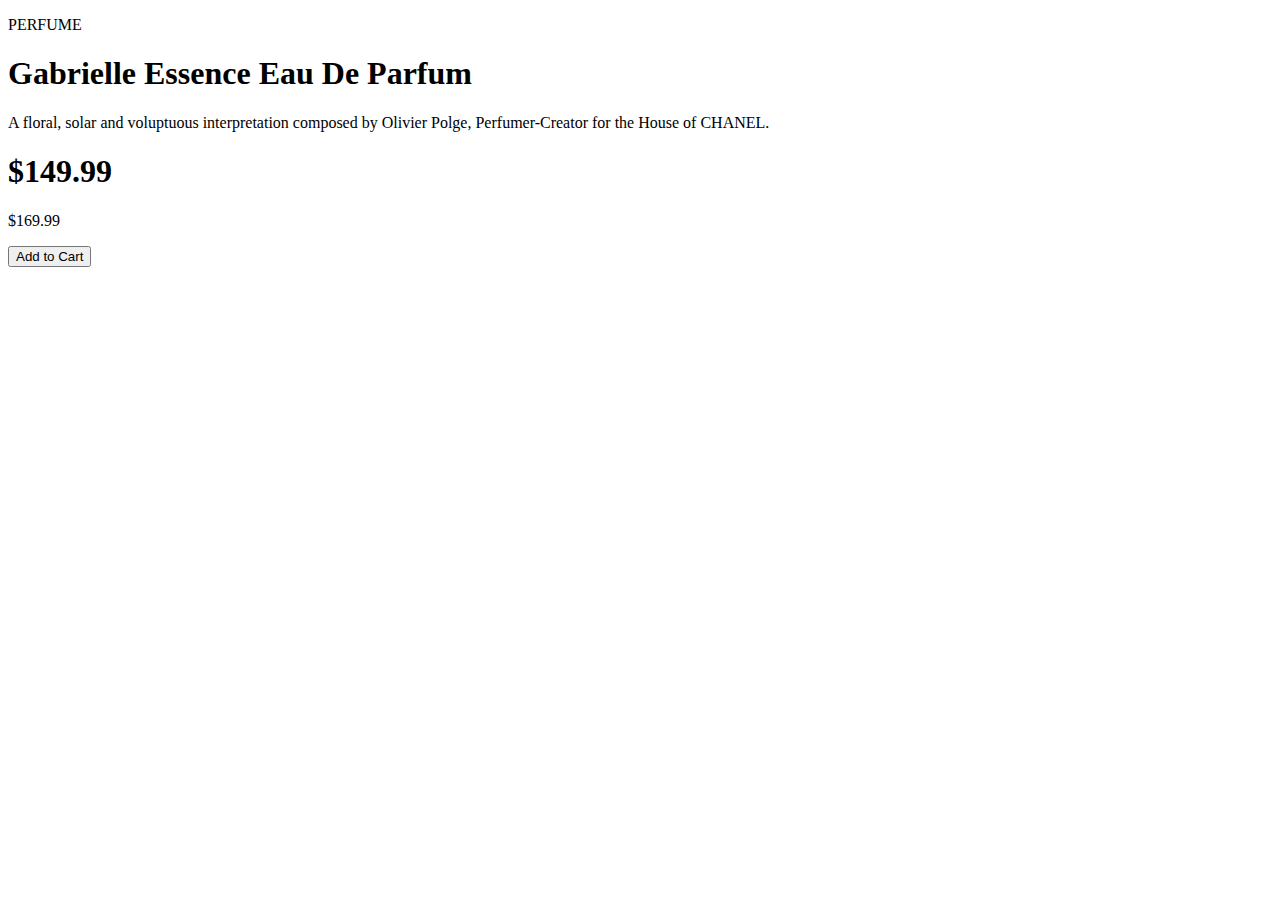
==== indexOriginal.html @ 3f2e6887 "Add files via upload" ====
<!DOCTYPE html>
<html lang="en">
<head>
    <meta charset="UTF-8">
    <meta http-equiv="X-UA-Compatible" content="IE=edge">
    <meta name="viewport" content="width=device-width, initial-scale=1.0">
    <title>Document</title>
    <link rel="stylesheet" href="/green-card-preview-frontendMentor/style.css">
</head>
<body>
    <div class="container">
        <div class="content">
            <div class="image">
                <!-- <img src="/green-product-preview-card-component-main/images/image-product-desktop.jpg" alt=""> -->
            </div>
            <div class="info-box">
                <p class="product-title">PERFUME</p>
                <H1 class="heading">Gabrielle Essence Eau De Parfum</H1>
                <p class="product-info">A floral, solar and voluptuous interpretation composed by Olivier Polge, 
                    Perfumer-Creator for the House of CHANEL.</p>
                <div class="pricing">
                    <h1 class="discounted-price">$149.99</h1>
                    <p class="original-price">$169.99<div class="price-cut"></div></p>
                </div>
                <button class="add-to-card"><img src="/green-card-preview-frontendMentor/images/icon-cart.svg" alt="">Add to Cart</button>
            </div>
        </div>
    </div>
</body>
</html>
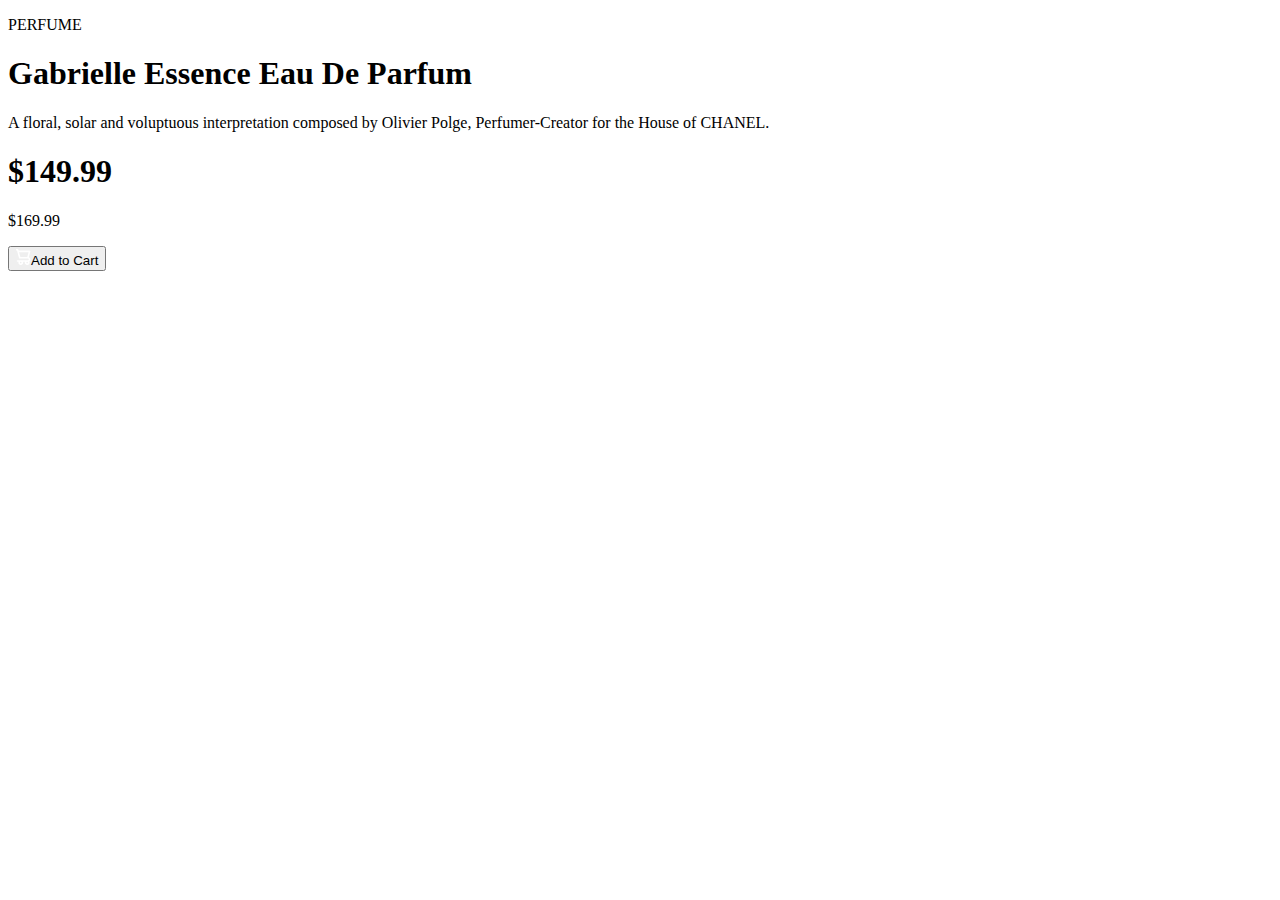
==== commit 064d9f39: "Update indexOriginal.html" ====
--- a/indexOriginal.html
+++ b/indexOriginal.html
@@ -22,9 +22,9 @@
                     <h1 class="discounted-price">$149.99</h1>
                     <p class="original-price">$169.99<div class="price-cut"></div></p>
                 </div>
-                <button class="add-to-card"><img src="/green-card-preview-frontendMentor/images/icon-cart.svg" alt="">Add to Cart</button>
+                <button class="add-to-card"><img src="/icon-cart.svg" alt="">Add to Cart</button>
             </div>
         </div>
     </div>
 </body>
-</html>+</html>
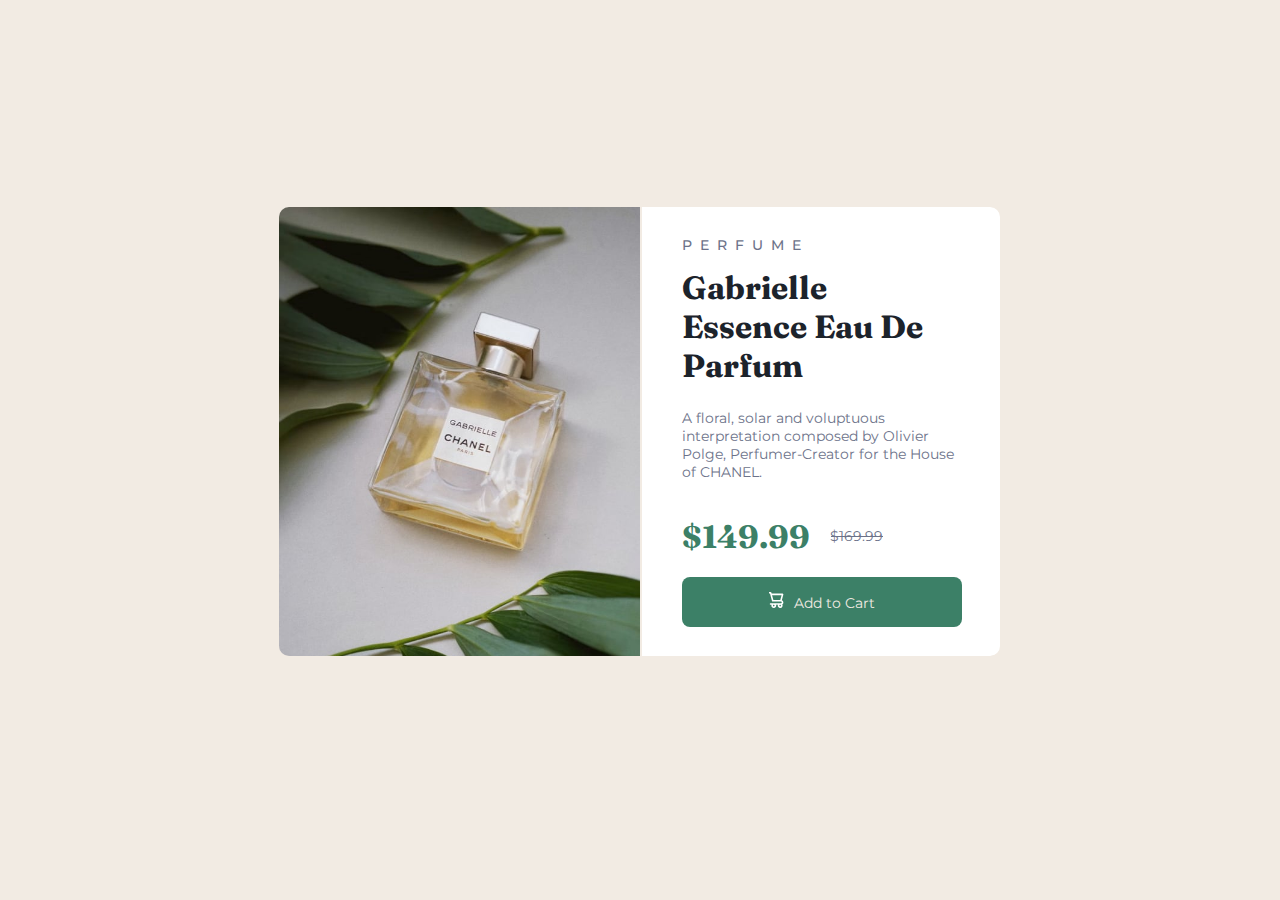
==== commit 52e3a1b5: "Update indexOriginal.html" ====
--- a/indexOriginal.html
+++ b/indexOriginal.html
@@ -5,7 +5,7 @@
     <meta http-equiv="X-UA-Compatible" content="IE=edge">
     <meta name="viewport" content="width=device-width, initial-scale=1.0">
     <title>Document</title>
-    <link rel="stylesheet" href="/green-card-preview-frontendMentor/style.css">
+    <link rel='stylesheet' type="text/css" href="style.css">
 </head>
 <body>
     <div class="container">
--- a/style.css
+++ b/style.css
@@ -0,0 +1,156 @@
+@import url('https://fonts.googleapis.com/css2?family=Fraunces:opsz,wght@9..144,700&family=Montserrat:wght@500;700&display=swap');
+/* font-family{} 'Fraunces', serif; */
+/* font-family: 'Montserrat', sans-serif; */
+*{
+    margin: none;
+    border: none;
+    padding: none;
+    box-sizing: border-box;
+}
+body{
+    margin: 0;
+    background-color: hsl(30, 38%, 92%);
+    align-items: center;
+    /* margin-top: 200px; */
+}
+.container{
+    display: flex;
+    justify-content: center;
+    background-color: hsl(30, 38%, 92%);
+    position: absolute;
+    /* justify-content: center; */
+    top: 23%;
+    bottom: 0;
+    left: 0;
+    right: 0;
+    margin: auto;
+
+}
+.content{
+    display: grid;
+    grid-template-columns: repeat(2,1fr);
+    max-width: 1000px;
+    margin-bottom: auto;
+    border: none;
+    padding: 0;
+    overflow: hidden;
+    border-radius: 10px;
+}
+.info-box{
+    margin: 0 auto;
+    display:flex ;
+    flex-direction: column;
+    justify-content: center;
+    text-align: left;
+    background-color: hsl(0, 0%, 100%);
+    padding: 0 40px;
+    max-width: 358px;
+    max-height: 450px;
+    border-top-right-radius: 10px;
+    border-bottom-right-radius: 10px;
+}
+
+.image{
+    /* text-align: right; */
+    margin-bottom: 0;
+    background-image: url(../image-product-desktop.jpg);
+    background-repeat: no-repeat;
+    background-size: 100%;
+    width: 361px;
+    height: 449px;
+}
+    /* background-image: url(../green-product-preview-card-component-main/images/image-product-desktop.jpg); */
+    /* height: 350px; */
+
+p{
+    font-family: 'Montserrat', sans-serif;
+    color: hsl(228, 12%, 48%);
+    font-size: 14px;
+}
+h1{
+    font-family: 'Fraunces', serif;
+    color: hsl(212, 21%, 14%);
+}
+.heading{
+    padding-right: 29px;
+    margin-top: 0;
+    margin-bottom: 10px;
+}
+.product-title{
+    letter-spacing: 8px;
+    font-weight: 500;
+    margin-top: 0;
+}
+.pricing{
+    text-align: left;
+    align-items: center;
+    display: flex;
+}
+
+.discounted-price{
+    color: hsl(158, 36%, 37%);
+    margin-right: 20px;
+}
+button{
+    color: hsl(30, 38%, 92%);
+    background-color: hsl(158, 36%, 37%);
+    width: 280px;
+    height: 50px;
+    border-radius: 8px;
+    font-family: 'Montserrat', sans-serif;
+    font-size: 14px;
+    cursor: pointer;
+}
+button:hover{
+    background-color: hsl(159, 35%, 19%);
+    color: white;
+}
+button img{
+    margin-right: 10px;
+}
+.price-cut{
+    height: 1px;
+    width: 52px;
+    position: relative;
+    right: 18.5%;
+    background-color: hsl(228, 12%, 48%);
+}
+
+@media(max-width:700px){
+    body{
+        height: 100vh;
+    }
+    .container{
+        top: 10%;
+        position: relative;
+        align-items: center;
+    }
+    .content{
+        grid-template-columns: 1fr;
+    }
+    .image img{
+        border-top-left-radius: 0px;
+        border-bottom-left-radius: 0px;
+    }
+    .info-box{
+        border-top-right-radius: 0px;
+        border-bottom-right-radius: 0px;
+        max-width: 300px;
+    }
+    .image{
+        height: 232px;
+        text-align: center;
+        margin: auto;
+        background-image: url(../image-product-mobile.jpg);
+    }
+    .info-box{
+        max-width: 360px;
+        padding: 20px 27px;
+    }
+    button{
+        width: 308px;
+    }
+    .price-cut{
+        right: 17%;
+    }
+}
